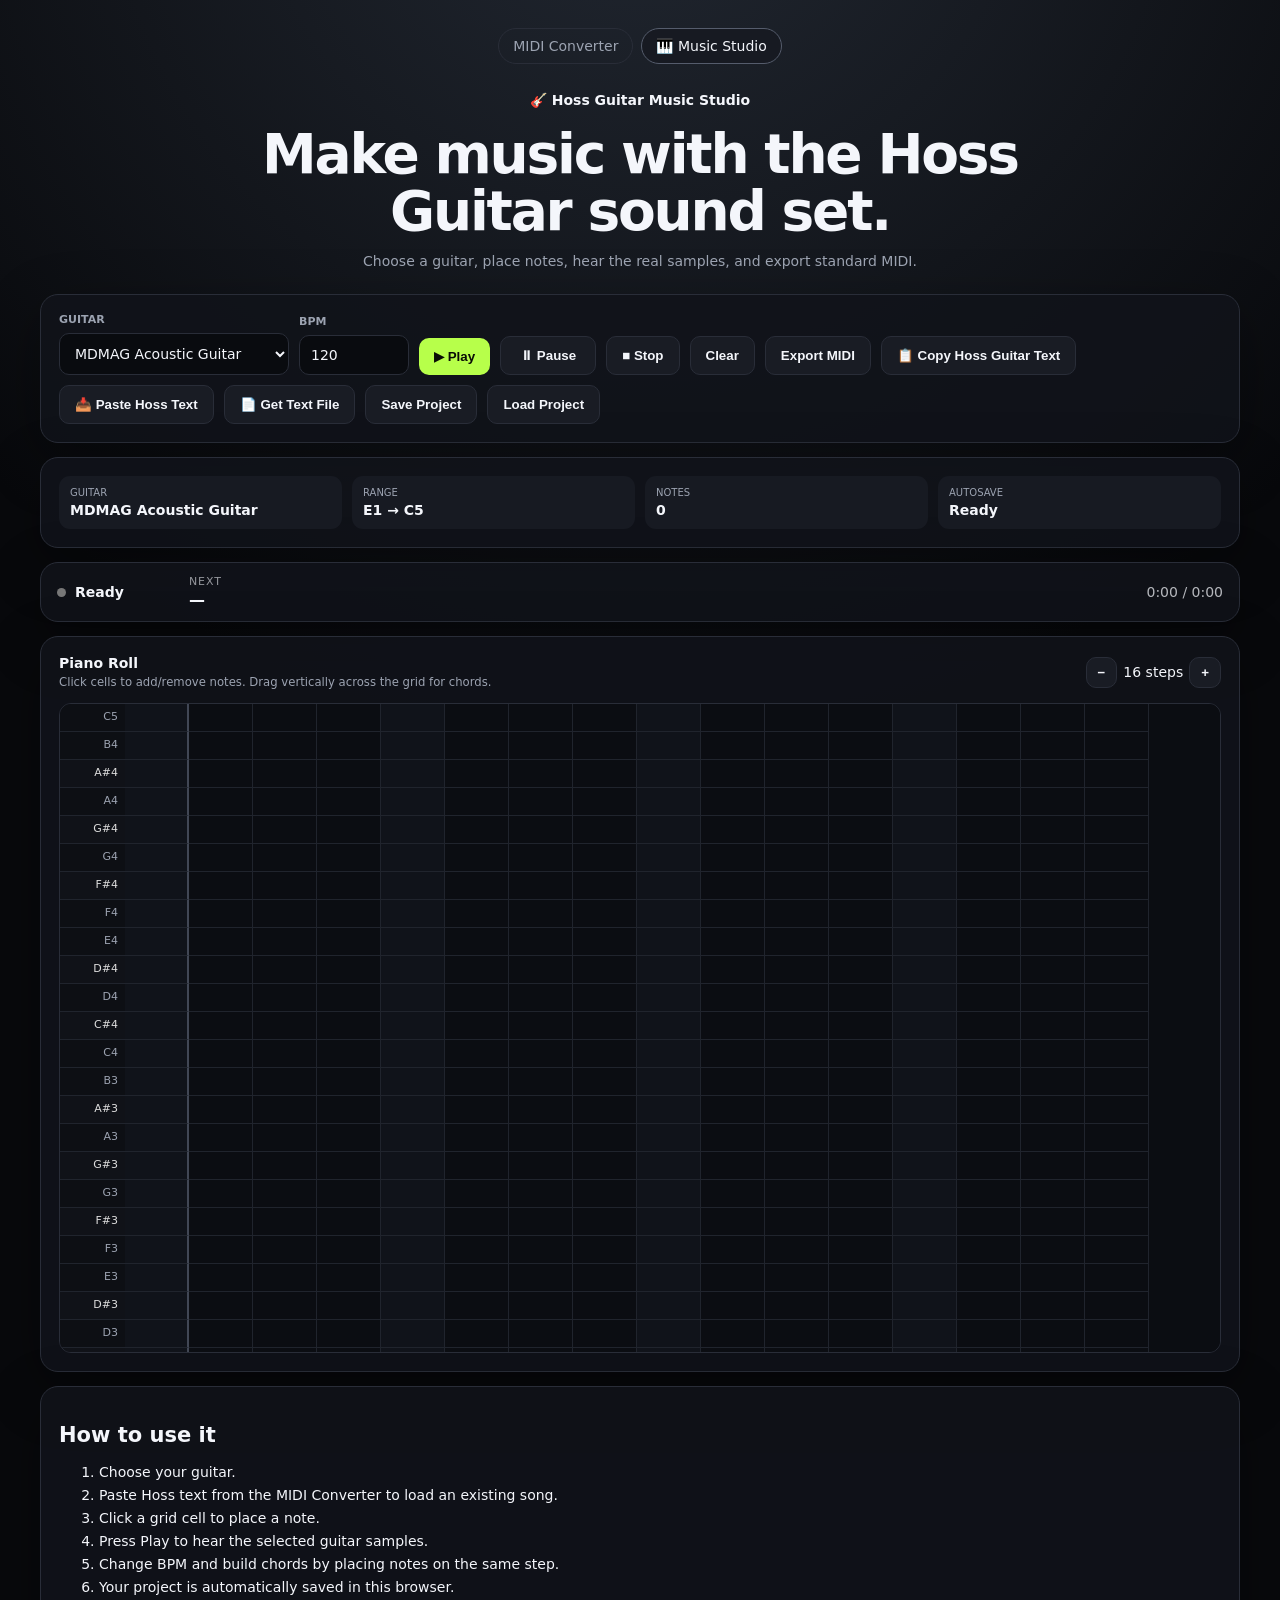
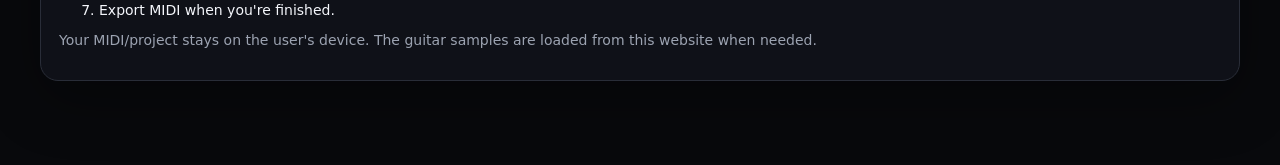
==== studio.html @ 2402e25c "Add files via upload" ====
<!doctype html>
<html lang="en">
<head>
<meta charset="utf-8">
<meta name="viewport" content="width=device-width,initial-scale=1">
<title>Hoss Guitar Music Studio</title>
<link rel="stylesheet" href="studio.css">
</head>
<body>
<main class="wrap">
  <nav class="site-nav">
    <a href="index.html">MIDI Converter</a>
    <a href="studio.html" class="active">🎹 Music Studio</a>
  </nav>

  <header>
    <div class="logo">🎸 Hoss Guitar Music Studio</div>
    <h1>Make music with the Hoss Guitar sound set.</h1>
    <p>Choose a guitar, place notes, hear the real samples, and export standard MIDI.</p>
  </header>

  <section class="toolbar card">
    <div class="field">
      <label for="guitar">Guitar</label>
      <select id="guitar">
        <option value="mdmag">MDMAG Acoustic Guitar</option>
      </select>
    </div>
    <div class="field small">
      <label for="bpm">BPM</label>
      <input id="bpm" type="number" min="30" max="300" value="120">
    </div>
    <button id="play">▶ Play</button>
    <button id="pause" class="secondary">⏸ Pause</button>
    <button id="stop" class="secondary">■ Stop</button>
    <button id="clear" class="secondary">Clear</button>
    <button id="export" class="secondary">Export MIDI</button>
<button id="copyHoss" class="secondary">📋 Copy Hoss Guitar Text</button>
    <button id="pasteHoss" class="secondary">📥 Paste Hoss Text</button>
<button id="downloadHoss" class="secondary">📄 Get Text File</button>
    <button id="save" class="secondary">Save Project</button>
    <button id="load" class="secondary">Load Project</button>
    <input id="projectFile" type="file" accept=".hoss,.json" hidden>
  </section>

  <section id="hossPastePanel" class="card paste-panel hidden">
    <div class="paste-head">
      <div>
        <strong>📋 Import Hoss Guitar Text</strong>
        <small>Paste the text copied from the MIDI Converter or from a Hoss Guitar notecard.</small>
      </div>
      <button id="cancelHoss" class="secondary">Cancel</button>
    </div>

    <textarea
      id="hossTextInput"
      spellcheck="false"
      placeholder="# HOSS GUITAR SONG
# GUITAR=MDMAG
# BPM=120
# FORMAT: time_ms|notes

0|F#3
125|A3
250|F#3
500|C4+E4+G4"></textarea>

    <div class="paste-actions">
      <button id="importHoss">🎹 Load into Piano Roll</button>
      <span class="muted">Notes are snapped to the nearest 1/16-note cell.</span>
    </div>
  </section>

  <section class="card info-row">
    <div><span>Guitar</span><b id="guitarInfo">MDMAG Acoustic Guitar</b></div>
    <div><span>Range</span><b>E1 → C5</b></div>
    <div><span>Notes</span><b id="noteCount">0</b></div>
    <div><span>Autosave</span><b id="saveState">Ready</b></div>
  </section>

  <section class="card playback-card">
    <div class="playback-left">
      <span class="playback-dot" id="playbackDot"></span>
      <span id="playbackState">Ready</span>
    </div>
    <div class="playback-next">
      <span>Next</span>
      <strong id="nextNote">—</strong>
    </div>
    <div class="playback-time" id="playbackTime">0:00 / 0:00</div>
  </section>

  <section class="card piano-card">
    <div class="piano-head">
      <div>
        <strong>Piano Roll</strong>
        <small>Click cells to add/remove notes. Drag vertically across the grid for chords.</small>
      </div>
      <div class="zoom">
        <button id="zoomOut" class="secondary">−</button>
        <span id="zoomValue">16 steps</span>
        <button id="zoomIn" class="secondary">+</button>
      </div>
    </div>
    <div class="roll-wrap">
      <div class="keys" id="keys"></div>
      <div class="roll" id="roll"><div id="playhead" class="playhead"></div></div>
    </div>
  </section>

  <section class="card help">
    <h2>How to use it</h2>
    <ol>
      <li>Choose your guitar.</li>
      <li>Paste Hoss text from the MIDI Converter to load an existing song.</li>
      <li>Click a grid cell to place a note.</li>
      <li>Press Play to hear the selected guitar samples.</li>
      <li>Change BPM and build chords by placing notes on the same step.</li>
      <li>Your project is automatically saved in this browser.</li>
      <li>Export MIDI when you're finished.</li>
    </ol>
    <p class="muted">Your MIDI/project stays on the user's device. The guitar samples are loaded from this website when needed.</p>
  </section>
</main>
<script src="studio.js"></script>
</body>
</html>
---- studio.css ----
:root {
  color-scheme: dark;
  --bg:#08090c; --card:#11131a; --line:#292d38;
  --text:#f4f6fb; --muted:#9ca3b1; --green:#b7ff4a;
}
*{box-sizing:border-box}
body{margin:0;background:radial-gradient(circle at 50% -10%,#222832,#08090c 45%);color:var(--text);font:14px system-ui,-apple-system,Segoe UI,sans-serif}
.wrap{width:min(1200px,calc(100% - 28px));margin:auto;padding:28px 0 70px}
.site-nav{display:flex;justify-content:center;gap:8px;margin-bottom:28px;flex-wrap:wrap}
.site-nav a{color:var(--muted);text-decoration:none;border:1px solid var(--line);padding:9px 14px;border-radius:999px}
.site-nav a.active,.site-nav a:hover{color:var(--text);background:#171a22;border-color:#555c6c}
header{text-align:center;margin-bottom:25px}
.logo{font-weight:850;margin-bottom:18px}
h1{font-size:clamp(32px,5vw,55px);line-height:1.03;letter-spacing:-.04em;margin:0 auto 14px;max-width:850px}
header p{color:var(--muted)}
.card{background:#11131add;border:1px solid var(--line);border-radius:18px;padding:18px;margin-bottom:14px;box-shadow:0 18px 60px #0005}
.toolbar{display:flex;align-items:end;gap:10px;flex-wrap:wrap}
.field{display:flex;flex-direction:column;gap:7px;min-width:230px}
.field.small{min-width:100px;width:110px}
label{font-size:11px;text-transform:uppercase;font-weight:800;color:var(--muted)}
select,input{width:100%;background:#090b0f;color:var(--text);border:1px solid var(--line);border-radius:10px;padding:11px;font:inherit}
button{border:0;border-radius:10px;padding:11px 15px;background:var(--green);color:#090c06;font-weight:850;cursor:pointer}
button.secondary{background:#191c24;color:var(--text);border:1px solid var(--line)}
button:disabled{opacity:.4;cursor:not-allowed}
.info-row{display:grid;grid-template-columns:repeat(4,1fr);gap:10px}
.info-row div{background:#171a22;border-radius:11px;padding:11px}
.info-row span{display:block;color:var(--muted);font-size:10px;text-transform:uppercase}
.info-row b{display:block;margin-top:4px}
.piano-head{display:flex;justify-content:space-between;align-items:center;gap:15px;margin-bottom:14px}
.piano-head small{display:block;color:var(--muted);margin-top:4px}
.zoom{display:flex;align-items:center;gap:6px;white-space:nowrap}
.zoom button{padding:7px 11px}
.roll-wrap{display:grid;grid-template-columns:65px 1fr;max-height:650px;overflow:auto;border:1px solid var(--line);border-radius:12px}
.keys{position:sticky;left:0;z-index:4;background:#0d0f14}
.key{height:28px;padding:6px 7px;border-bottom:1px solid #20242d;font-size:11px;text-align:right;color:var(--muted)}
.key.black{background:#101218;color:#ddd}
.roll{display:grid;grid-template-columns:repeat(16,64px);position:relative;background:#0b0d12}
.cell{height:28px;border-right:1px solid #20242d;border-bottom:1px solid #20242d;cursor:pointer;position:relative}
.cell.beat{background:#10131a}
.cell.bar{border-right:2px solid #414755}
.cell:hover{background:#171b24}
.cell.active{background:var(--green);box-shadow:inset 0 0 0 1px #eaffbf}
.cell.active:hover{background:#d0ff7b}
.muted{color:var(--muted)}
.help li{margin:7px 0}
@media(max-width:700px){.info-row{grid-template-columns:repeat(2,1fr)}.piano-head{align-items:flex-start;flex-direction:column}}

.hidden { display: none !important; }
.paste-panel { margin-top: 0; }
.paste-head {
  display: flex;
  justify-content: space-between;
  align-items: flex-start;
  gap: 15px;
  margin-bottom: 12px;
}
.paste-head small {
  display: block;
  color: var(--muted);
  margin-top: 4px;
}
#hossTextInput {
  width: 100%;
  min-height: 230px;
  resize: vertical;
  font-family: ui-monospace, SFMono-Regular, Consolas, monospace;
  line-height: 1.5;
}
.paste-actions {
  display: flex;
  align-items: center;
  gap: 12px;
  margin-top: 12px;
  flex-wrap: wrap;
}

.playback-card{display:flex;align-items:center;gap:22px;padding:12px 16px}
.playback-left{display:flex;align-items:center;gap:9px;min-width:110px;font-weight:700}
.playback-dot{width:9px;height:9px;border-radius:50%;background:#777}
.playback-dot.playing{background:#42d97b;box-shadow:0 0 0 3px rgba(66,217,123,.14)}
.playback-next{flex:1;min-width:0}
.playback-next span{display:block;font-size:11px;text-transform:uppercase;letter-spacing:.08em;opacity:.58}
.playback-next strong{display:block;font-size:16px;margin-top:2px}
.playback-time{font-variant-numeric:tabular-nums;opacity:.72;white-space:nowrap}
#roll{position:relative}
.playhead{position:absolute;z-index:50;top:0;bottom:0;left:0;width:2px;pointer-events:none;background:#ff4d67;box-shadow:0 0 7px rgba(255,77,103,.8)}
.playhead::before{content:"";position:absolute;top:0;left:-5px;width:12px;height:8px;border-radius:2px;background:#ff4d67}

.roll-wrap{
  overflow-x:auto;
  overflow-y:hidden;
  position:relative;
}
#roll{
  min-width:max-content;
}
#pause{
  min-width:96px;
}
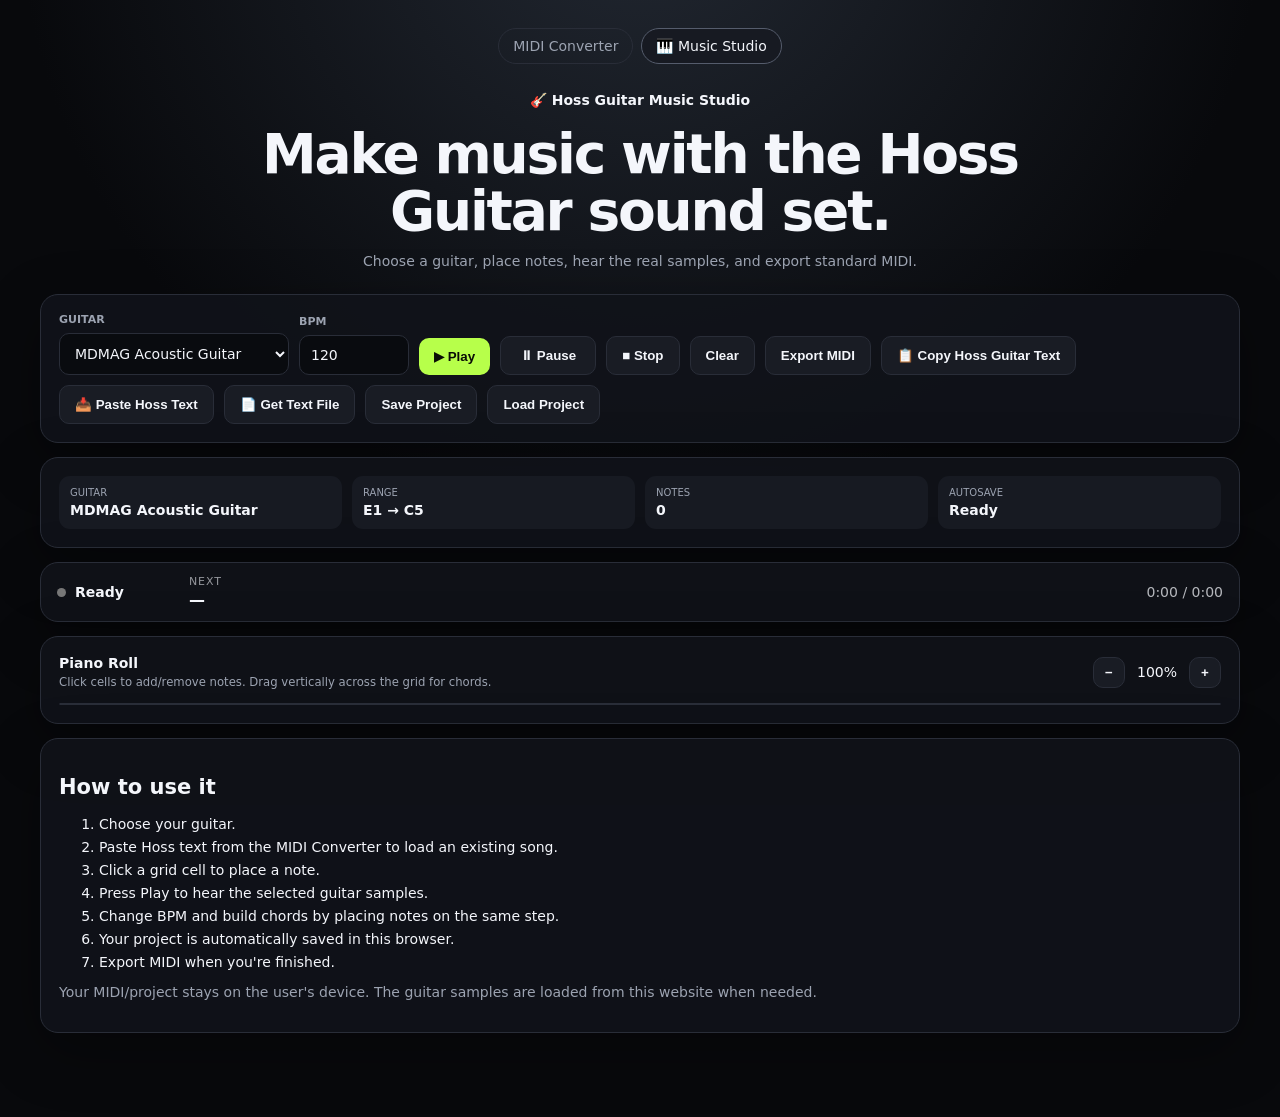
==== commit 8b9cbe47: "Add files via upload" ====
--- a/studio.html
+++ b/studio.html
@@ -98,7 +98,7 @@
       </div>
       <div class="zoom">
         <button id="zoomOut" class="secondary">−</button>
-        <span id="zoomValue">16 steps</span>
+        <span id="zoomValue">100%</span>
         <button id="zoomIn" class="secondary">+</button>
       </div>
     </div>
--- a/studio.css
+++ b/studio.css
@@ -88,8 +88,9 @@
 
 .roll-wrap{
   overflow-x:auto;
-  overflow-y:hidden;
+  overflow-y:auto;
   position:relative;
+  max-height:70vh;
 }
 #roll{
   min-width:max-content;
@@ -97,3 +98,29 @@
 #pause{
   min-width:96px;
 }
+
+.zoom-controls{
+  display:inline-flex;
+  align-items:center;
+  gap:6px;
+  margin-left:10px;
+}
+.zoom-btn{
+  min-width:30px;
+  height:30px;
+  padding:0 8px;
+  font-size:18px;
+  line-height:1;
+}
+#zoomLabel{
+  min-width:48px;
+  text-align:center;
+  font-variant-numeric:tabular-nums;
+  opacity:.75;
+}
+
+.roll-wrap{overflow-x:auto!important;overflow-y:auto!important;}
+
+.zoom{display:flex;align-items:center;gap:6px;white-space:nowrap}
+.zoom button{min-width:32px;padding:7px 11px}
+#zoomValue{min-width:52px;text-align:center;font-variant-numeric:tabular-nums}
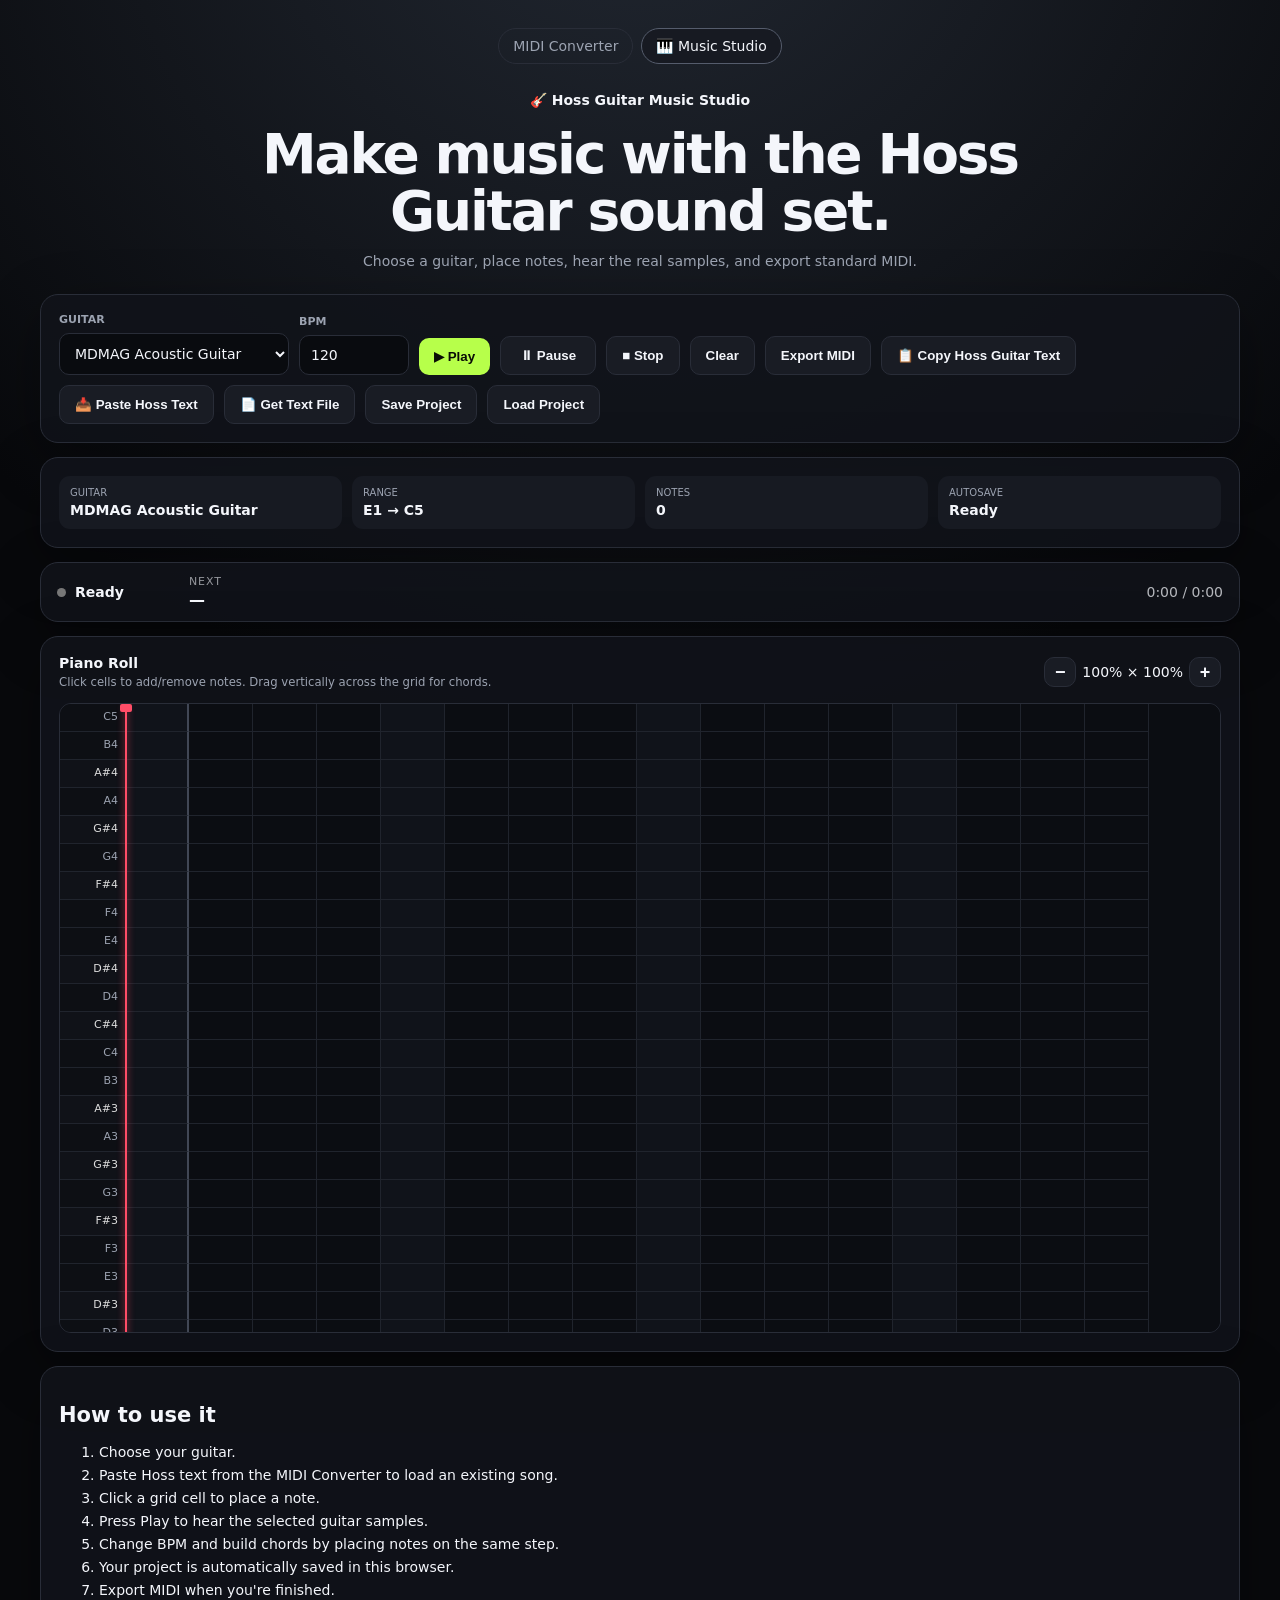
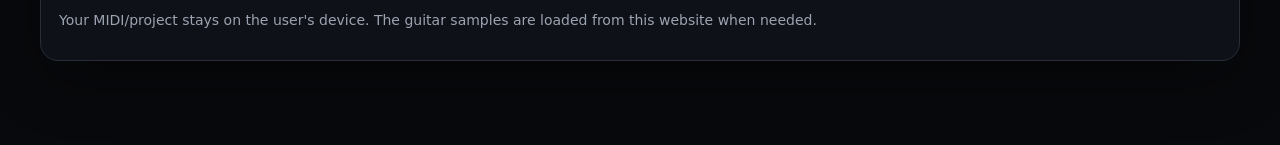
==== commit e365219c: "Add files via upload" ====
--- a/studio.html
+++ b/studio.html
@@ -98,7 +98,7 @@
       </div>
       <div class="zoom">
         <button id="zoomOut" class="secondary">−</button>
-        <span id="zoomValue">100%</span>
+        <span id="zoomValue">100% × 100%</span>
         <button id="zoomIn" class="secondary">+</button>
       </div>
     </div>
--- a/studio.css
+++ b/studio.css
@@ -124,3 +124,60 @@
 .zoom{display:flex;align-items:center;gap:6px;white-space:nowrap}
 .zoom button{min-width:32px;padding:7px 11px}
 #zoomValue{min-width:52px;text-align:center;font-variant-numeric:tabular-nums}
+
+/* V4 editor zoom + scrolling */
+.roll-wrap {
+  overflow-x: auto !important;
+  overflow-y: auto !important;
+  max-height: 650px;
+}
+.zoom {
+  display: inline-flex;
+  align-items: center;
+  gap: 6px;
+  margin-left: 10px;
+}
+.zoom button {
+  min-width: 30px;
+  height: 30px;
+  padding: 0 8px;
+  font-size: 18px;
+}
+#zoomValue {
+  min-width: 52px;
+  text-align: center;
+  font-variant-numeric: tabular-nums;
+}
+
+/* V5 2D editor zoom */
+.zoom{
+  display:inline-flex;
+  align-items:center;
+  gap:6px;
+  margin-left:10px;
+  vertical-align:middle;
+}
+.zoom button{
+  min-width:32px;
+  height:30px;
+  padding:0 9px;
+  font-size:18px;
+  line-height:1;
+}
+#zoomValue{
+  min-width:100px;
+  text-align:center;
+  font-variant-numeric:tabular-nums;
+}
+.roll-wrap{
+  overflow-x:auto !important;
+  overflow-y:auto !important;
+  max-height:70vh;
+}
+
+/* Final stable 2D zoom */
+.roll-wrap {
+  overflow-x: auto !important;
+  overflow-y: auto !important;
+  max-height: 70vh !important;
+}
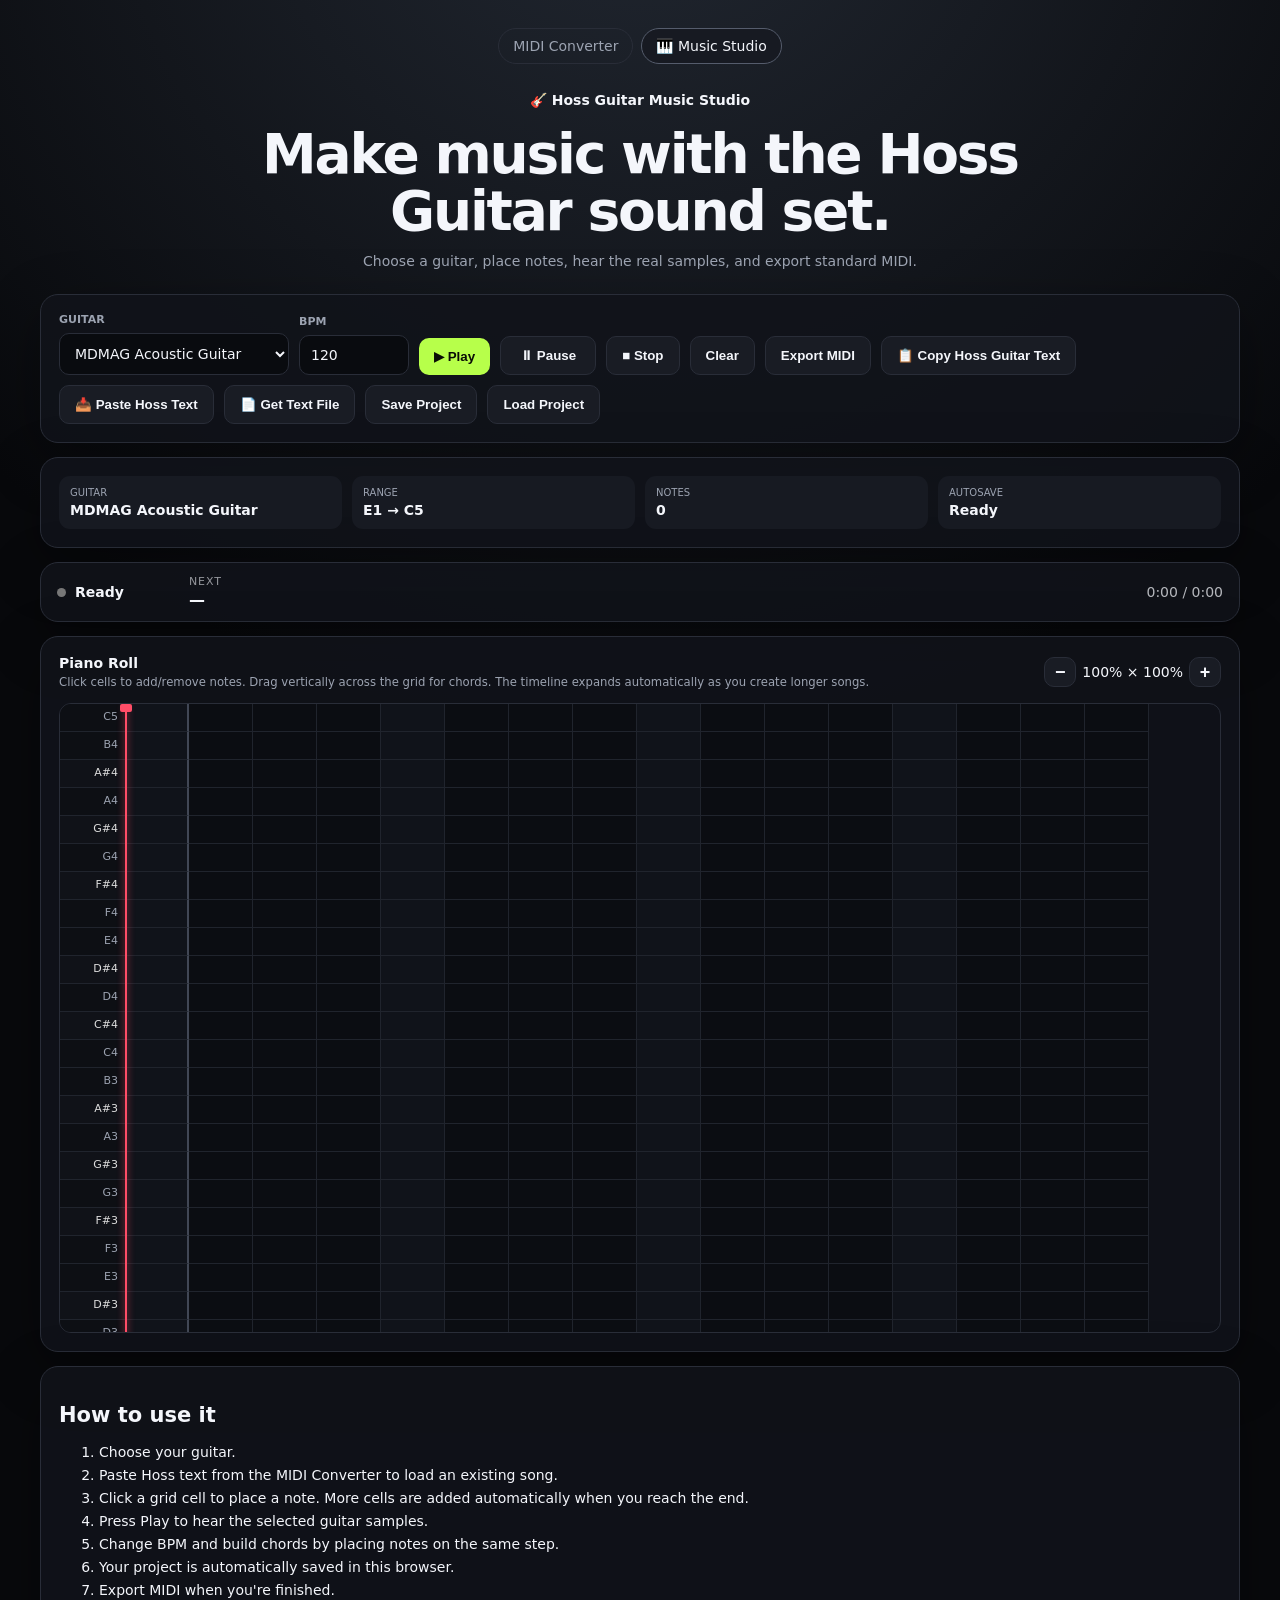
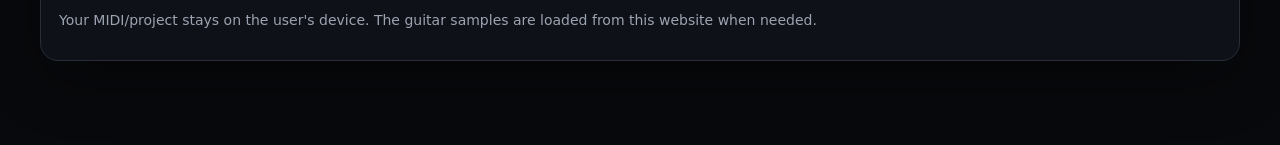
==== commit 4e3d08f7: "Add files via upload" ====
--- a/studio.html
+++ b/studio.html
@@ -94,7 +94,7 @@
     <div class="piano-head">
       <div>
         <strong>Piano Roll</strong>
-        <small>Click cells to add/remove notes. Drag vertically across the grid for chords.</small>
+        <small>Click cells to add/remove notes. Drag vertically across the grid for chords. The timeline expands automatically as you create longer songs.</small>
       </div>
       <div class="zoom">
         <button id="zoomOut" class="secondary">−</button>
@@ -113,7 +113,7 @@
     <ol>
       <li>Choose your guitar.</li>
       <li>Paste Hoss text from the MIDI Converter to load an existing song.</li>
-      <li>Click a grid cell to place a note.</li>
+      <li>Click a grid cell to place a note. More cells are added automatically when you reach the end.</li>
       <li>Press Play to hear the selected guitar samples.</li>
       <li>Change BPM and build chords by placing notes on the same step.</li>
       <li>Your project is automatically saved in this browser.</li>
--- a/studio.css
+++ b/studio.css
@@ -181,3 +181,37 @@
   overflow-y: auto !important;
   max-height: 70vh !important;
 }
+
+/* Keep pitch labels aligned with the zoomed cells */
+#keys {
+  overflow: hidden;
+}
+#keys > * {
+  box-sizing: border-box;
+}
+.playhead {
+  cursor: ew-resize;
+  pointer-events: auto;
+}
+
+/* The playhead is draggable; everything else in the roll remains a normal
+   piano-roll editing surface. */
+#roll .cell {
+  position: relative;
+  z-index: 1;
+}
+#roll .playhead {
+  z-index: 100;
+  pointer-events: auto;
+  cursor: ew-resize;
+}
+
+/* Dynamic timeline */
+.roll-wrap {
+  overflow-x: auto !important;
+  overflow-y: auto !important;
+}
+.roll {
+  width: max-content;
+  min-width: 100%;
+}
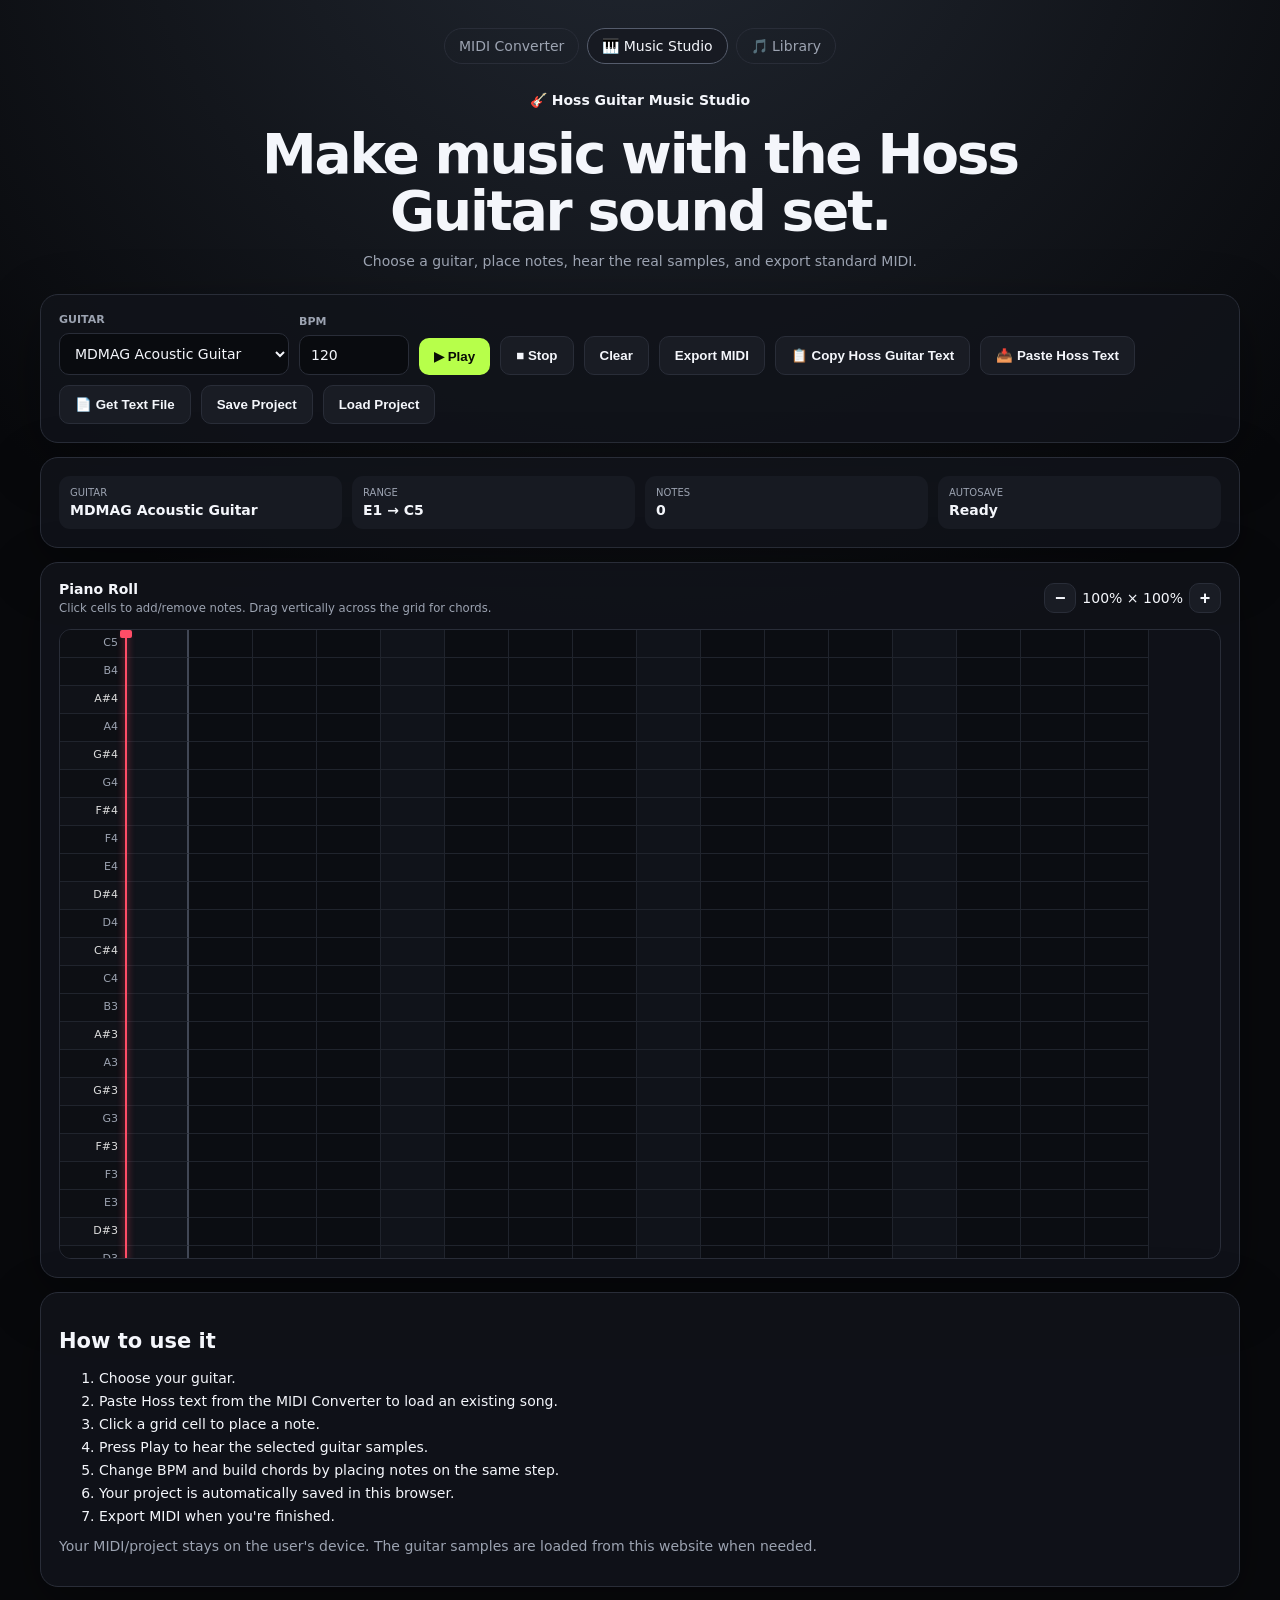
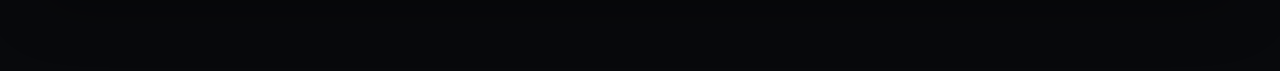
==== commit 4a862e78: "Add files via upload" ====
--- a/studio.html
+++ b/studio.html
@@ -11,6 +11,7 @@
   <nav class="site-nav">
     <a href="index.html">MIDI Converter</a>
     <a href="studio.html" class="active">🎹 Music Studio</a>
+    <a href="library.html">🎵 Library</a>
   </nav>
 
   <header>
@@ -31,7 +32,6 @@
       <input id="bpm" type="number" min="30" max="300" value="120">
     </div>
     <button id="play">▶ Play</button>
-    <button id="pause" class="secondary">⏸ Pause</button>
     <button id="stop" class="secondary">■ Stop</button>
     <button id="clear" class="secondary">Clear</button>
     <button id="export" class="secondary">Export MIDI</button>
@@ -78,33 +78,21 @@
     <div><span>Autosave</span><b id="saveState">Ready</b></div>
   </section>
 
-  <section class="card playback-card">
-    <div class="playback-left">
-      <span class="playback-dot" id="playbackDot"></span>
-      <span id="playbackState">Ready</span>
-    </div>
-    <div class="playback-next">
-      <span>Next</span>
-      <strong id="nextNote">—</strong>
-    </div>
-    <div class="playback-time" id="playbackTime">0:00 / 0:00</div>
-  </section>
-
   <section class="card piano-card">
     <div class="piano-head">
       <div>
         <strong>Piano Roll</strong>
-        <small>Click cells to add/remove notes. Drag vertically across the grid for chords. The timeline expands automatically as you create longer songs.</small>
+        <small>Click cells to add/remove notes. Drag vertically across the grid for chords.</small>
       </div>
       <div class="zoom">
         <button id="zoomOut" class="secondary">−</button>
-        <span id="zoomValue">100% × 100%</span>
+        <span id="zoomValue">16 steps</span>
         <button id="zoomIn" class="secondary">+</button>
       </div>
     </div>
     <div class="roll-wrap">
       <div class="keys" id="keys"></div>
-      <div class="roll" id="roll"><div id="playhead" class="playhead"></div></div>
+      <div class="roll" id="roll"></div>
     </div>
   </section>
 
@@ -113,7 +101,7 @@
     <ol>
       <li>Choose your guitar.</li>
       <li>Paste Hoss text from the MIDI Converter to load an existing song.</li>
-      <li>Click a grid cell to place a note. More cells are added automatically when you reach the end.</li>
+      <li>Click a grid cell to place a note.</li>
       <li>Press Play to hear the selected guitar samples.</li>
       <li>Change BPM and build chords by placing notes on the same step.</li>
       <li>Your project is automatically saved in this browser.</li>
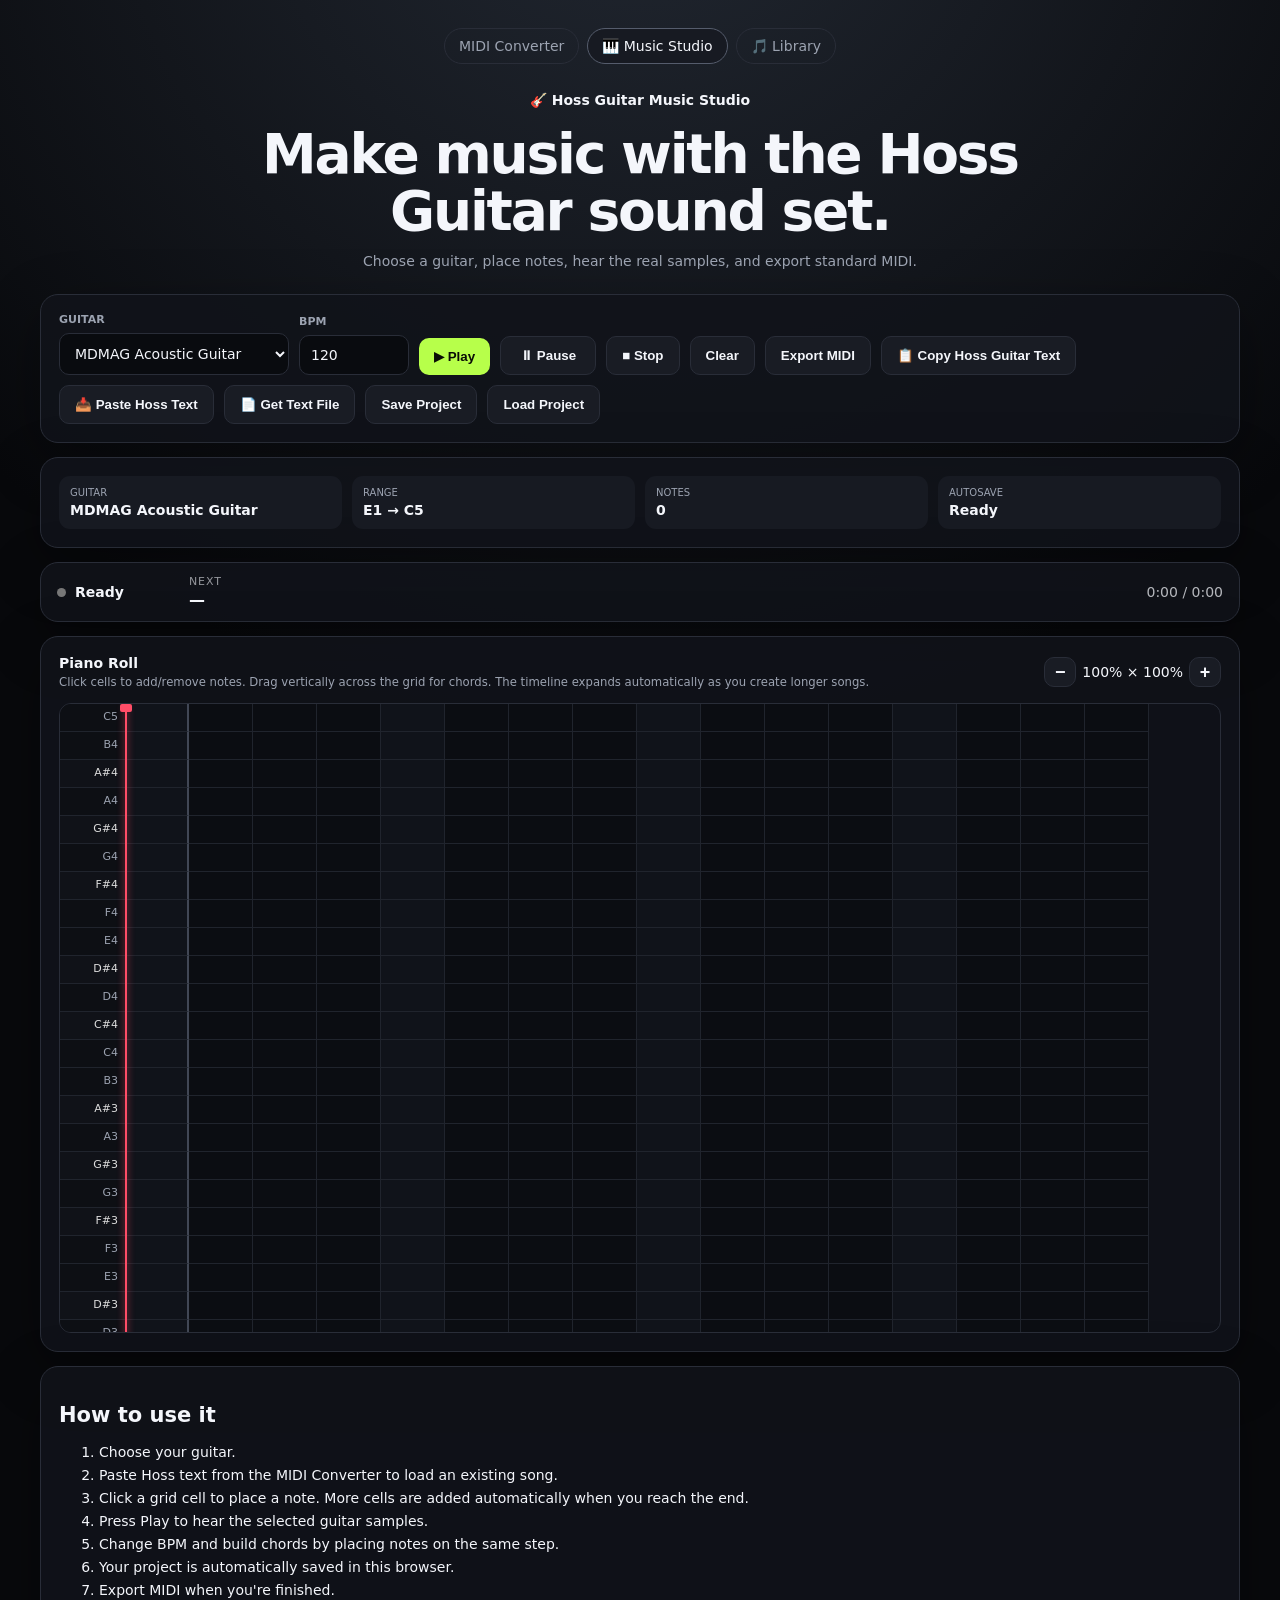
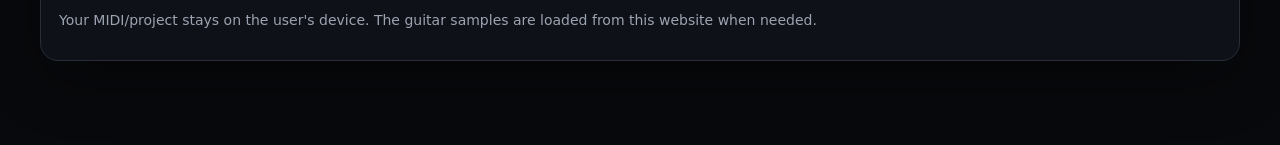
==== commit 4b42a7d9: "Add files via upload" ====
--- a/studio.html
+++ b/studio.html
@@ -4,6 +4,10 @@
 <meta charset="utf-8">
 <meta name="viewport" content="width=device-width,initial-scale=1">
 <title>Hoss Guitar Music Studio</title>
+<link
+    rel="icon"
+    href="data:image/svg+xml,<svg xmlns='http://www.w3.org/2000/svg' viewBox='0 0 100 100'><text y='.9em' font-size='90'>🎹</text></svg>"
+>
 <link rel="stylesheet" href="studio.css">
 </head>
 <body>
@@ -32,12 +36,13 @@
       <input id="bpm" type="number" min="30" max="300" value="120">
     </div>
     <button id="play">▶ Play</button>
+    <button id="pause" class="secondary">⏸ Pause</button>
     <button id="stop" class="secondary">■ Stop</button>
     <button id="clear" class="secondary">Clear</button>
     <button id="export" class="secondary">Export MIDI</button>
-<button id="copyHoss" class="secondary">📋 Copy Hoss Guitar Text</button>
+    <button id="copyHoss" class="secondary">📋 Copy Hoss Guitar Text</button>
     <button id="pasteHoss" class="secondary">📥 Paste Hoss Text</button>
-<button id="downloadHoss" class="secondary">📄 Get Text File</button>
+    <button id="downloadHoss" class="secondary">📄 Get Text File</button>
     <button id="save" class="secondary">Save Project</button>
     <button id="load" class="secondary">Load Project</button>
     <input id="projectFile" type="file" accept=".hoss,.json" hidden>
@@ -78,21 +83,33 @@
     <div><span>Autosave</span><b id="saveState">Ready</b></div>
   </section>
 
+  <section class="card playback-card">
+    <div class="playback-left">
+      <span class="playback-dot" id="playbackDot"></span>
+      <span id="playbackState">Ready</span>
+    </div>
+    <div class="playback-next">
+      <span>Next</span>
+      <strong id="nextNote">—</strong>
+    </div>
+    <div class="playback-time" id="playbackTime">0:00 / 0:00</div>
+  </section>
+
   <section class="card piano-card">
     <div class="piano-head">
       <div>
         <strong>Piano Roll</strong>
-        <small>Click cells to add/remove notes. Drag vertically across the grid for chords.</small>
+        <small>Click cells to add/remove notes. Drag vertically across the grid for chords. The timeline expands automatically as you create longer songs.</small>
       </div>
       <div class="zoom">
         <button id="zoomOut" class="secondary">−</button>
-        <span id="zoomValue">16 steps</span>
+        <span id="zoomValue">100% × 100%</span>
         <button id="zoomIn" class="secondary">+</button>
       </div>
     </div>
     <div class="roll-wrap">
       <div class="keys" id="keys"></div>
-      <div class="roll" id="roll"></div>
+      <div class="roll" id="roll"><div id="playhead" class="playhead"></div></div>
     </div>
   </section>
 
@@ -101,7 +118,7 @@
     <ol>
       <li>Choose your guitar.</li>
       <li>Paste Hoss text from the MIDI Converter to load an existing song.</li>
-      <li>Click a grid cell to place a note.</li>
+      <li>Click a grid cell to place a note. More cells are added automatically when you reach the end.</li>
       <li>Press Play to hear the selected guitar samples.</li>
       <li>Change BPM and build chords by placing notes on the same step.</li>
       <li>Your project is automatically saved in this browser.</li>
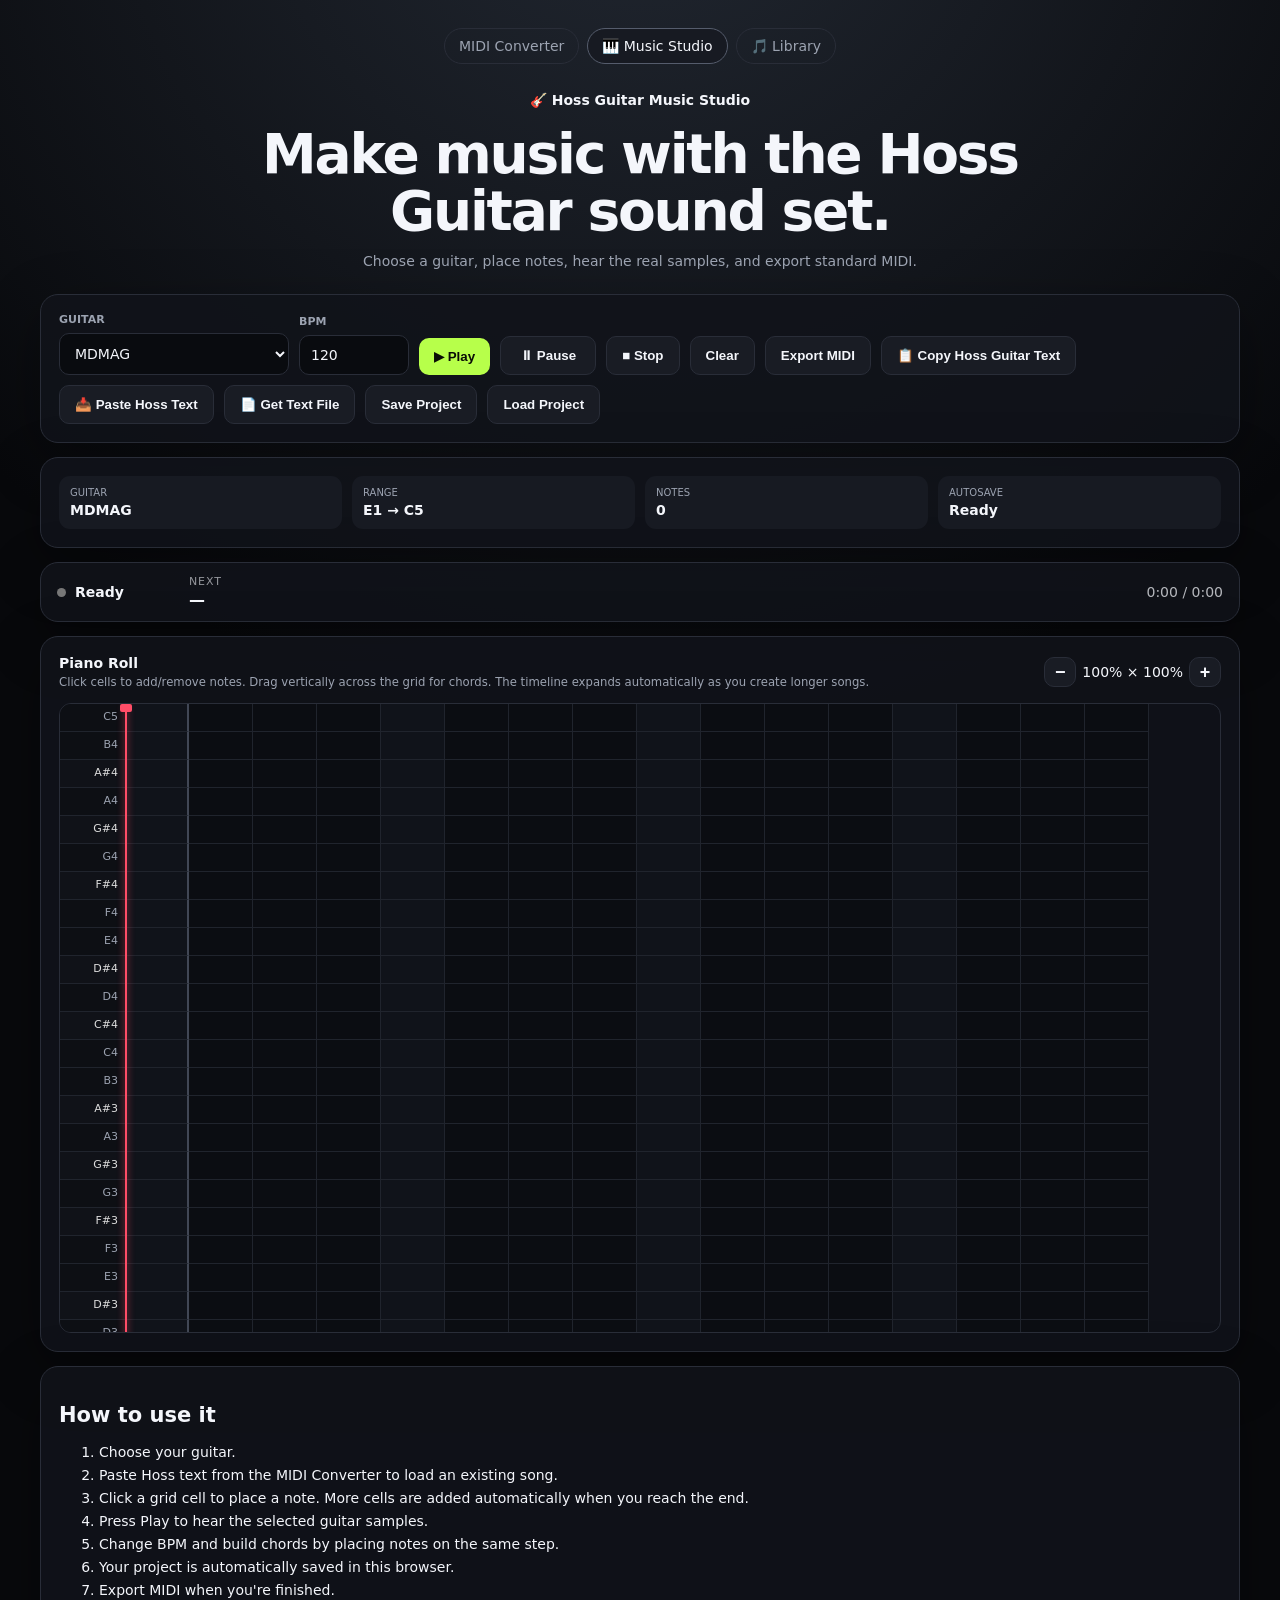
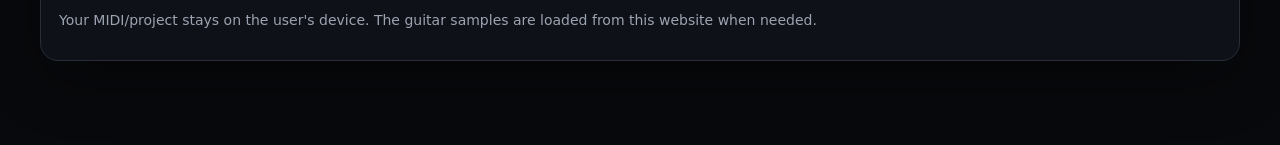
==== commit 6c888800: "Add files via upload" ====
--- a/studio.html
+++ b/studio.html
@@ -28,7 +28,7 @@
     <div class="field">
       <label for="guitar">Guitar</label>
       <select id="guitar">
-        <option value="mdmag">MDMAG Acoustic Guitar</option>
+        <option value="mdmag">MDMAG</option>
       </select>
     </div>
     <div class="field small">
@@ -77,7 +77,7 @@
   </section>
 
   <section class="card info-row">
-    <div><span>Guitar</span><b id="guitarInfo">MDMAG Acoustic Guitar</b></div>
+    <div><span>Guitar</span><b id="guitarInfo">MDMAG</b></div>
     <div><span>Range</span><b>E1 → C5</b></div>
     <div><span>Notes</span><b id="noteCount">0</b></div>
     <div><span>Autosave</span><b id="saveState">Ready</b></div>
